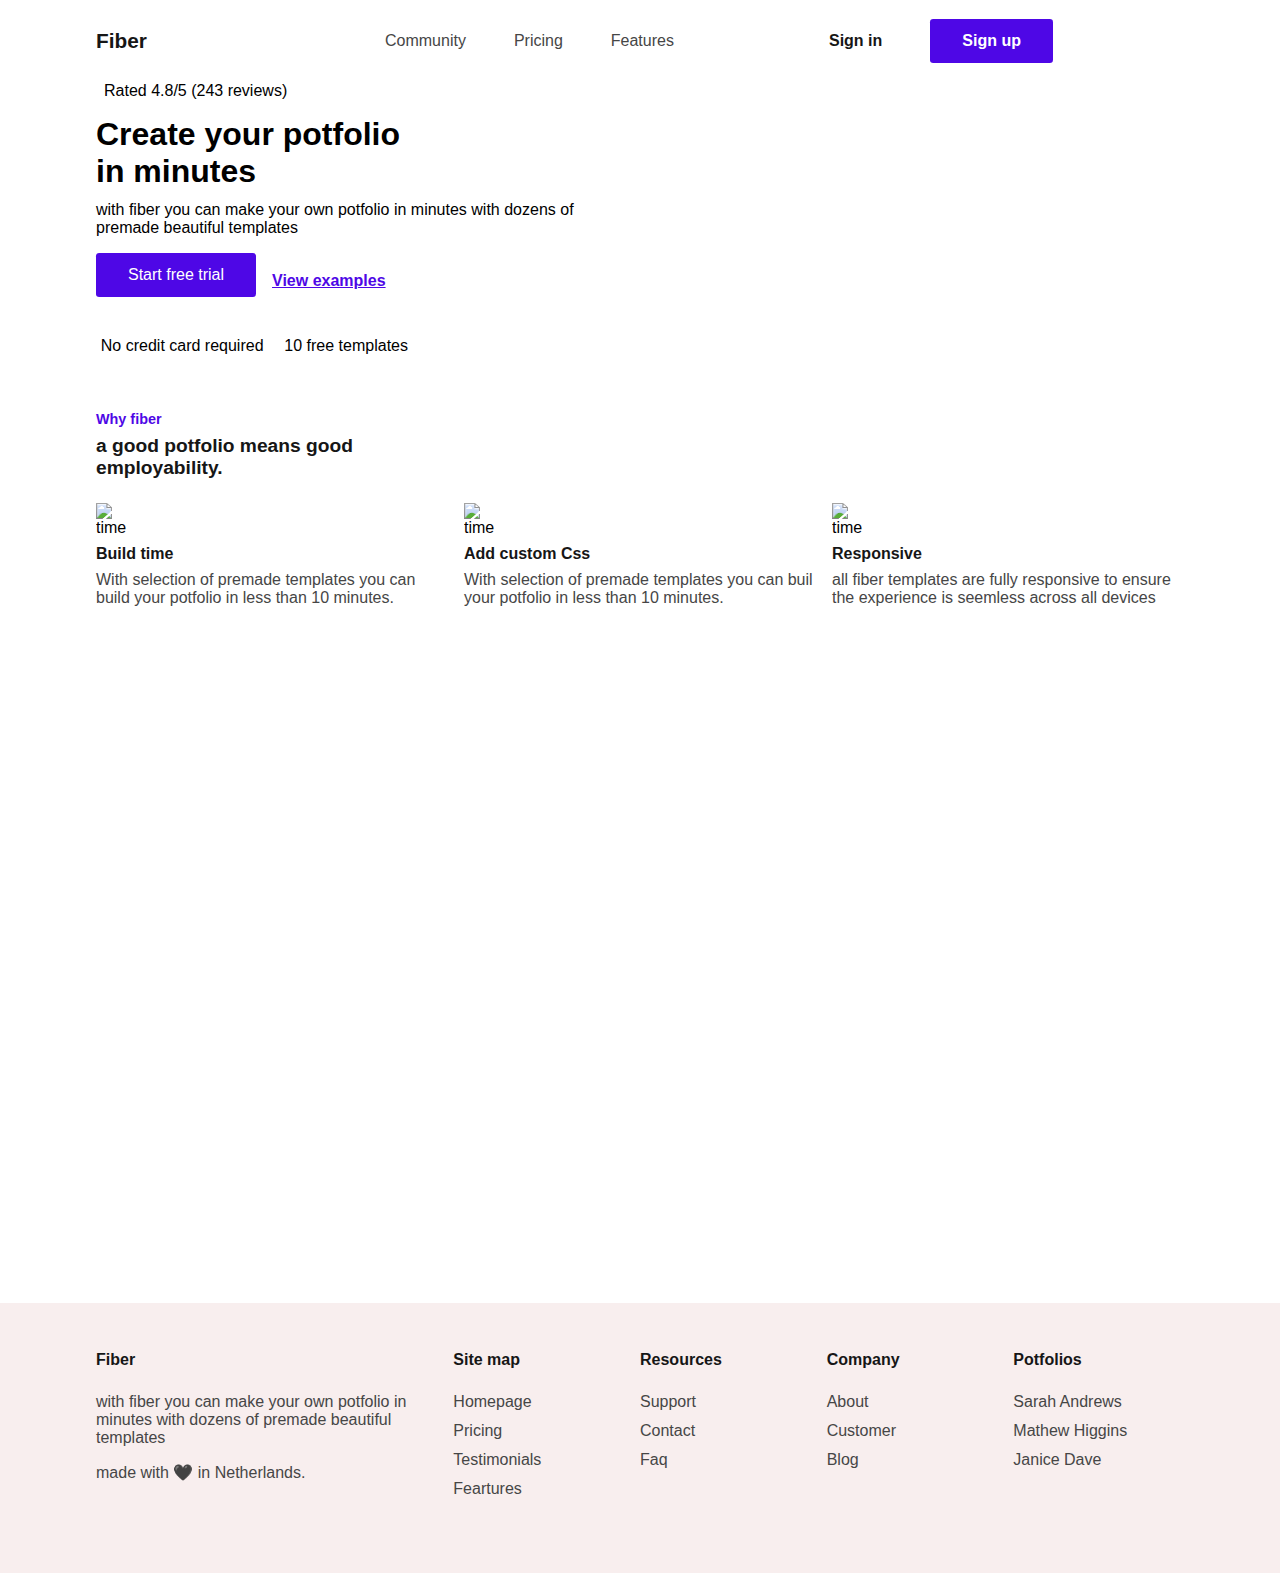
==== index.html @ 1bd53e21 "fiber landing page first commit" ====
<!DOCTYPE html>
<html lang="en">
  <head>
    <meta charset="UTF-8" />
    <meta http-equiv="X-UA-Compatible" content="IE=edge" />
    <meta name="viewport" content="width=device-width, initial-scale=1.0" />
    <title>Fiber landing page</title>
    <link rel="stylesheet" href="css/style.css" />
  </head>
  <body>
    <div class="pre-loader">
      <div class="loader">
        <div class="dot"></div>
        <div class="dot"></div>
        <div class="dot"></div>
      </div>
    </div>
    <header class="header">
      <nav class="nav">
        <div class="container">
          <div class="nav-menu">
            <div class="brand"><a href="#">Fiber</a></div>
            <div class="hambuger">
              <img src="assets/Hamburger Menu.svg" alt="" />
            </div>
          </div>
          <div class="nav-center">
            <ul class="nav-links">
              <li class="nav-item">
                <a href="#community" class="nav-link">Community</a>
              </li>
              <li class="nav-item">
                <a href="#pricing" class="nav-link">Pricing</a>
              </li>
              <li class="nav-item">
                <a href="#features" class="nav-link">Features</a>
              </li>
            </ul>

            <div class="auth">
              <a href="" class="sign-in">Sign in</a>
              <a href="signup.html" class="sign-up btn">Sign up</a>
            </div>
          </div>
        </div>
      </nav>
      <div class="container">
        <div class="landing-intro up">
          <div class="landing-img">
            <img src="assets/hero-Illustration.png" alt="" />
          </div>
          <div class="landing-text">
            <div class="rating">
              <div class="stars">
                <span><img src="assets/star.svg" alt="" /></span>
                <span><img src="assets/star.svg" alt="" /></span>
                <span><img src="assets/star.svg" alt="" /></span>
                <span><img src="assets/star.svg" alt="" /></span>
                <span><img src="assets/star.svg" alt="" /></span>
              </div>
              <div class="rating-text"><p>Rated 4.8/5 (243 reviews)</p></div>
            </div>
            <h1>
              Create your potfolio <br />
              in minutes
            </h1>
            <p class="text">
              with fiber you can make your own potfolio in minutes with dozens
              of premade beautiful templates
            </p>
            <div class="landing-btns">
              <a href="" class="btn">Start free trial</a>
              <a href="">View examples</a>
            </div>
            <div class="promotions">
              <div>
                <span><img src="assets/Checkmark.svg" alt="" /></span>
                <p>No credit card required</p>
              </div>
              <div>
                <span><img src="assets/Checkmark.svg" alt="" /></span>
                <p>10 free templates</p>
              </div>
            </div>
          </div>
        </div>
      </div>
    </header>

    <section class="section about-section" id="features">
      <div class="container">
        <h1 class="section-headings">Why fiber</h1>
        <h1 class="section-desc">
          a good potfolio means good <br />
          employability.
        </h1>

        <div class="features--wrapper">
          <div class="feature feature-1">
            <span><img src="assets/time.svg" alt="time" /></span>
            <h1>Build time</h1>
            <p>
              With selection of premade templates you can build your potfolio in
              less than 10 minutes.
            </p>
          </div>
          <div class="feature feature-2">
            <span><img src="assets/code.svg" alt="time" /></span>
            <h1>Add custom Css</h1>
            <p>
              With selection of premade templates you can buil your potfolio in
              less than 10 minutes.
            </p>
          </div>
          <div class="feature feature-3">
            <span><img src="assets/allSizes.svg" alt="time" /></span>
            <h1>Responsive</h1>
            <p>
              all fiber templates are fully responsive to ensure the experience
              is seemless across all devices
            </p>
          </div>
        </div>
      </div>
    </section>
    <section id="pricing" class="pricing section">
      <div class="container">
        <div class="pricing--wrapper">
          <div class="promotion-text">
            <h1>Diversify your potfolio</h1>
            <p>
              create an even more potfolio by creating case studies for your
              projects.simply follow our step by step guide.
            </p>
            <a href="">Start free trial</a>
          </div>
          <img src="assets/Page Image.png" class="page-img" alt="" />
        </div>
      </div>
    </section>

    <section class="reviews section" id="community">
      <div class="container">
        <div class="reviews-wrapper">
          <div class="review">
            <div class="user">
              <div class="avatar">
                <img src="assets/User Avatar.svg" alt="" />
              </div>
              <div class="user-info">
                <h3 class="name">Sarah Andrews</h3>
                <h3 class="net-worth">$ 100k in revenue</h3>
              </div>
            </div>
            <blockquote>
              Setting up my potfolio took no more than 10 minutes,since then my
              potfolio has attracted alot of clients and made me more than
              $100k.
            </blockquote>
            <a href="">View sarah's potfolio</a>
          </div>

          <div class="review">
            <div class="user">
              <div class="avatar">
                <img src="assets/User Avatar 2.svg" alt="" />
              </div>
              <div class="user-info">
                <h3 class="name">Mathew Higgins</h3>
                <h3 class="net-worth">$ 20k in revenue</h3>
              </div>
            </div>
            <blockquote>
              Setting up my potfolio took no more than 10 minutes,since then my
              potfolio has attracted alot of clients and made me more than
              $100k.
            </blockquote>
            <a href="">View Mathew's potfolio</a>
          </div>

          <div class="review">
            <div class="user">
              <div class="avatar">
                <img src="assets/User Avatar 32.svg" alt="" />
              </div>
              <div class="user-info">
                <h3 class="name">Janice Dev</h3>
                <h3 class="net-worth">$ 30k in revenue</h3>
              </div>
            </div>
            <blockquote>
              Setting up my potfolio took no more than 10 minutes,since then my
              potfolio has attracted alot of clients and made me more than
              $100k.
            </blockquote>
            <a href="">View Janice dave potfolio</a>
          </div>
        </div>
      </div>
    </section>
    <footer class="footer">
      <div class="container">
        <div class="footer-link">
          <h3>Fiber</h3>
          <p>
            with fiber you can make your own potfolio in minutes with dozens of
            premade beautiful templates
          </p>
          <span>made with 🖤 in Netherlands.</span>
        </div>

        <div class="footer-link">
          <h3>Site map</h3>
          <ul>
            <li><a href="">Homepage</a></li>
            <li><a href="">Pricing</a></li>
            <li><a href="">Testimonials</a></li>
            <li><a href="">Feartures</a></li>
          </ul>
        </div>

        <div class="footer-link">
          <h3>Resources</h3>
          <ul>
            <li><a href="">Support</a></li>
            <li><a href="">Contact</a></li>
            <li><a href="">Faq</a></li>
          </ul>
        </div>

        <div class="footer-link">
          <h3>Company</h3>
          <ul>
            <li><a href="">About</a></li>
            <li><a href="">Customer</a></li>
            <li><a href="">Blog</a></li>
          </ul>
        </div>

        <div class="footer-link">
          <h3>Potfolios</h3>
          <ul>
            <li><a href="">Sarah Andrews</a></li>
            <li><a href="">Mathew Higgins</a></li>
            <li><a href="">Janice Dave</a></li>
          </ul>
        </div>
      </div>
    </footer>
    <script src="js/script.js"></script>
  </body>
</html>
---- css/style.css ----
* {
  margin: 0;
  padding: 0;
  -webkit-box-sizing: border-box;
          box-sizing: border-box;
  list-style: none;
  font-family: -apple-system, BlinkMacSystemFont, "Segoe UI", Roboto, Oxygen, Ubuntu, Cantarell, "Open Sans", "Helvetica Neue", sans-serif;
}

:root {
  --white: #ffffff;
  --purple: #4e07e6;
  --primary: #464646;
  --dark: #161616;
}

a {
  text-decoration: none;
}

body {
  background: var(--white);
}

.container {
  max-width: 85vw;
  margin: 0 auto;
}

nav {
  padding: 1rem 0;
}

.nav-menu {
  display: -webkit-box;
  display: -ms-flexbox;
  display: flex;
  -webkit-box-pack: justify;
      -ms-flex-pack: justify;
          justify-content: space-between;
  -webkit-box-align: center;
      -ms-flex-align: center;
          align-items: center;
}

header {
  overflow: hidden;
}

.brand a {
  font-size: 1.3rem;
  color: var(--dark);
  font-weight: bold;
}

.nav-links {
  padding: 0.5rem 0;
}

.nav-links li {
  padding: 0.5rem 0;
}

.nav-links li a {
  color: var(--primary);
}

.nav-center {
  height: 0;
  overflow: hidden;
  -webkit-transition: 0.3s height;
  transition: 0.3s height;
}

.nav-center .auth a {
  margin: 0 0 1rem 0;
  display: block;
  color: var(--dark);
  font-weight: bold;
}

.nav-center.active {
  height: 227px;
}

.btn {
  text-align: center;
  color: var(--white) !important;
  background: var(--purple);
  padding: 0.8rem 2rem;
  font-size: 1rem;
  border-radius: 0.2rem;
}

.hambuger {
  cursor: pointer;
  padding: 0.3rem;
  border-radius: 0.3rem;
}

.hambuger:hover {
  border: 1px solid var(--primary);
}

.section.hidden {
  -webkit-transform: translateY(10rem);
          transform: translateY(10rem);
  opacity: 0;
}

.landing-intro .landing-img {
  margin-bottom: 1rem;
}

.landing-intro .landing-img img {
  width: 100%;
}

.landing-intro .landing-text h1 {
  margin-bottom: 0.7rem;
}

.landing-intro .landing-text .text {
  margin-bottom: 1rem;
}

.rating {
  margin-bottom: 1rem;
  display: none;
}

.rating .stars {
  display: -webkit-box;
  display: -ms-flexbox;
  display: flex;
  -webkit-box-align: center;
      -ms-flex-align: center;
          align-items: center;
  margin-right: 0.5rem;
}

.promotions div {
  display: -webkit-box;
  display: -ms-flexbox;
  display: flex;
  margin-bottom: 0.5rem;
}

.promotions div span {
  display: block;
  margin-right: 0.3rem;
}

.landing-btns {
  margin-bottom: 1.7rem;
}

.landing-btns a {
  display: block;
}

.landing-btns a:nth-child(1) {
  margin-bottom: 0.8rem;
}

.landing-btns a:nth-child(2) {
  font-weight: bold;
  text-decoration: underline;
  color: var(--purple);
  text-align: center;
}

section {
  padding: 2.5rem 0;
  overflow: hidden;
  -webkit-transition: 1s -webkit-transform;
  transition: 1s -webkit-transform;
  transition: 1s transform;
  transition: 1s transform, 1s -webkit-transform;
}

.section-headings {
  color: var(--purple);
  font-weight: bold;
  margin: 0.5rem 0;
  font-size: 0.9rem;
}

.section-desc {
  color: var(--dark);
  font-weight: bold;
  margin-bottom: 1.5rem;
  font-size: 1.2rem;
}

.features--wrapper {
  display: -ms-grid;
  display: grid;
  -ms-grid-columns: 1fr;
      grid-template-columns: 1fr;
  grid-gap: 1rem;
}

.features--wrapper .feature span {
  display: inline-block;
  width: 2rem;
  text-align: left;
  margin-bottom: 0.5rem;
}

.features--wrapper .feature h1 {
  font-size: 1rem;
  color: var(--dark);
  margin-bottom: 0.5rem;
}

.features--wrapper .feature p {
  color: var(--primary);
}

img {
  width: 100%;
}

.lazy-img {
  -webkit-filter: blur(20px);
          filter: blur(20px);
}

.pricing--wrapper {
  background: var(--purple);
  padding: 4rem 2rem 0 2rem;
  border-radius: 0.5rem;
  overflow: hidden;
  display: -webkit-box;
  display: -ms-flexbox;
  display: flex;
  -webkit-box-orient: vertical;
  -webkit-box-direction: normal;
      -ms-flex-direction: column;
          flex-direction: column;
  -webkit-box-align: center;
      -ms-flex-align: center;
          align-items: center;
  -webkit-box-pack: center;
      -ms-flex-pack: center;
          justify-content: center;
}

.pricing--wrapper .promotion-text {
  width: 70vw;
  margin: 0 auto;
  margin-bottom: 2rem;
}

.pricing--wrapper .promotion-text h1 {
  color: var(--white);
  margin-bottom: 0.8rem;
}

.pricing--wrapper .promotion-text p {
  color: #ececec;
  margin-bottom: 1.5rem;
}

.pricing--wrapper .promotion-text a {
  color: var(--purple);
  background: var(--white);
  padding: 0.6rem 1.5rem;
  font-size: 1rem;
  display: block;
  border-radius: 0.2rem;
  font-weight: bold;
}

.user {
  display: -webkit-box;
  display: -ms-flexbox;
  display: flex;
  -webkit-box-align: center;
      -ms-flex-align: center;
          align-items: center;
  -webkit-box-pack: start;
      -ms-flex-pack: start;
          justify-content: flex-start;
  margin-bottom: 0.8rem;
}

.user .avatar {
  margin-right: 1rem;
}

.user h3 {
  font-size: 1rem;
}

.user h3:nth-child(1) {
  color: var(--purple);
}

.user h3:nth-child(2) {
  font-weight: normal;
}

.review {
  border: 1px solid #dbdbdb;
  padding: 2rem 1.5rem;
  border-radius: 0.3rem;
  margin-bottom: 1.5rem;
  -webkit-transition: 0.2s -webkit-transform;
  transition: 0.2s -webkit-transform;
  transition: 0.2s transform;
  transition: 0.2s transform, 0.2s -webkit-transform;
}

.review blockquote {
  color: var(--primary);
  margin-bottom: 1.5rem;
}

.review a {
  color: var(--purple);
  border: 1px solid #dbdbdb;
  padding: 0.8rem 1.5rem;
  font-size: 1rem;
  font-weight: bold;
}

.review:hover {
  -webkit-transform: translateY(-0.2rem);
          transform: translateY(-0.2rem);
  -webkit-box-shadow: 2px 6px 18px rgba(0, 0, 0, 0.2);
          box-shadow: 2px 6px 18px rgba(0, 0, 0, 0.2);
}

.footer {
  padding: 3rem 0;
  background: #f8eeee;
}

.footer h3 {
  margin-bottom: 1.5rem;
  color: var(--dark);
  font-size: 1rem;
}

.footer .footer-link {
  margin-bottom: 1rem;
}

.footer p {
  color: var(--primary);
  margin-bottom: 1rem;
}

.footer span {
  color: var(--primary);
}

.footer ul li {
  margin: 0.7rem 0;
}

.footer ul li a {
  color: var(--primary);
}

.up {
  -webkit-animation: landing-anim 1.5s ease 1;
          animation: landing-anim 1.5s ease 1;
}

@-webkit-keyframes landing-anim {
  0% {
    -webkit-transform: translateY(200%);
            transform: translateY(200%);
  }
  100% {
    -webkit-transform: translateY(0%);
            transform: translateY(0%);
  }
}

@keyframes landing-anim {
  0% {
    -webkit-transform: translateY(200%);
            transform: translateY(200%);
  }
  100% {
    -webkit-transform: translateY(0%);
            transform: translateY(0%);
  }
}

.signup-section {
  padding: 2.5rem 0;
  display: -webkit-box;
  display: -ms-flexbox;
  display: flex;
  -webkit-box-align: center;
      -ms-flex-align: center;
          align-items: center;
  -webkit-box-pack: center;
      -ms-flex-pack: center;
          justify-content: center;
}

.signup-container .brand {
  font-size: 1.2rem;
  margin-bottom: 1rem;
  font-weight: bold;
}

.signup-container h1 {
  font-weight: bold;
  font-size: 1.5rem;
  margin-bottom: 1rem;
}

.signup-container form .user-info {
  margin: 1rem 0;
}

.signup-container form .user-info label {
  display: inline-block;
  margin-bottom: 0.4rem;
}

.signup-container form .user-info input {
  width: 100%;
  outline: 0;
  border: 1px solid #bbbbbb;
  padding: 0.5rem 1rem;
  font-size: 1rem;
}

.signup-container form .terms p {
  font-size: 1rem;
  color: #161616;
}

.signup-container form .terms p a {
  color: var(--purple);
  text-decoration: underline;
}

.signup-container form #submit {
  width: 100%;
  background: var(--purple);
  color: var(--white);
  padding: 1rem;
  border: 0;
  outline: 0;
  font-weight: bold;
  font-size: 1rem;
  margin: 1rem 0;
  border-radius: 0.3rem;
  cursor: pointer;
}

.signup-container .form-footer {
  text-align: center;
}

.signup-container .form-footer p {
  font-size: 1rem;
  color: #161616;
}

.signup-container .form-footer p a {
  color: #c155ff;
}

.signup-left {
  visibility: hidden;
}

@media (max-width: 768px) and (min-width: 600px) {
  .features--wrapper {
    -ms-grid-columns: (1fr)[2];
        grid-template-columns: repeat(2, 1fr);
  }
  .reviews-wrapper {
    display: -ms-grid;
    display: grid;
    -ms-grid-columns: (1fr)[2];
        grid-template-columns: repeat(2, 1fr);
    -webkit-column-gap: 1rem;
            column-gap: 1rem;
    row-gap: 1rem;
  }
  .footer .container {
    display: -ms-grid;
    display: grid;
    -ms-grid-columns: (1fr)[2];
        grid-template-columns: repeat(2, 1fr);
    -webkit-column-gap: 1rem;
            column-gap: 1rem;
    row-gap: 1rem;
  }
}

.pre-loader {
  position: fixed;
  top: 0;
  left: 0;
  width: 100%;
  height: 100%;
  display: -webkit-box;
  display: -ms-flexbox;
  display: flex;
  -webkit-box-align: center;
      -ms-flex-align: center;
          align-items: center;
  -webkit-box-pack: center;
      -ms-flex-pack: center;
          justify-content: center;
  overflow: hidden;
  z-index: 1;
  background: var(--purple);
}

.pre-loader .loader {
  display: -webkit-box;
  display: -ms-flexbox;
  display: flex;
  -webkit-box-align: center;
      -ms-flex-align: center;
          align-items: center;
  -webkit-box-pack: center;
      -ms-flex-pack: center;
          justify-content: center;
}

.pre-loader .loader .dot {
  width: 1.5rem;
  height: 1.5rem;
  border-radius: 50%;
  background: var(--white);
  margin: 0 1rem;
  -webkit-animation: bounce 0.9s infinite linear forwards;
          animation: bounce 0.9s infinite linear forwards;
}

.pre-loader .loader .dot:nth-child(1) {
  -webkit-animation-delay: 0.25s;
          animation-delay: 0.25s;
}

.pre-loader .loader .dot:nth-child(2) {
  -webkit-animation-delay: 0.5s;
          animation-delay: 0.5s;
}

.pre-loader .loader .dot:nth-child(3) {
  -webkit-animation-delay: 0.75s;
          animation-delay: 0.75s;
}

@-webkit-keyframes bounce {
  0% {
    -webkit-transform: translateY(0);
            transform: translateY(0);
  }
  50% {
    -webkit-transform: translateY(100%);
            transform: translateY(100%);
  }
  100% {
    -webkit-transform: translateY(0);
            transform: translateY(0);
  }
}

@keyframes bounce {
  0% {
    -webkit-transform: translateY(0);
            transform: translateY(0);
  }
  50% {
    -webkit-transform: translateY(100%);
            transform: translateY(100%);
  }
  100% {
    -webkit-transform: translateY(0);
            transform: translateY(0);
  }
}

@media (min-width: 768px) {
  nav .container {
    display: -webkit-box;
    display: -ms-flexbox;
    display: flex;
    -webkit-box-align: center;
        -ms-flex-align: center;
            align-items: center;
    -webkit-box-pack: justify;
        -ms-flex-pack: justify;
            justify-content: space-between;
  }
  .nav-menu {
    -webkit-box-flex: 1;
        -ms-flex: auto;
            flex: auto;
  }
  .nav-center {
    height: auto;
    display: -webkit-box;
    display: -ms-flexbox;
    display: flex;
    -webkit-box-pack: justify;
        -ms-flex-pack: justify;
            justify-content: space-between;
    -webkit-box-flex: 1;
        -ms-flex: auto;
            flex: auto;
  }
  .nav-center .nav-links {
    display: -webkit-box;
    display: -ms-flexbox;
    display: flex;
  }
  .nav-center .nav-links li a {
    margin: 0 1.5rem;
  }
  .auth {
    display: -webkit-box;
    display: -ms-flexbox;
    display: flex;
    -webkit-box-align: center;
        -ms-flex-align: center;
            align-items: center;
    -webkit-box-pack: center;
        -ms-flex-pack: center;
            justify-content: center;
    -webkit-box-flex: 1;
        -ms-flex: auto;
            flex: auto;
  }
  .auth a {
    margin: 0 1.5rem !important;
  }
  .hambuger {
    display: none;
  }
  .container {
    max-width: 85vw;
  }
  .landing-img {
    max-width: 400px;
    margin: 0 auto;
  }
  .features--wrapper {
    -ms-grid-columns: (1fr)[3];
        grid-template-columns: repeat(3, 1fr);
  }
  .pricing--wrapper {
    -webkit-box-orient: horizontal;
    -webkit-box-direction: normal;
        -ms-flex-direction: row;
            flex-direction: row;
    -webkit-box-pack: justify;
        -ms-flex-pack: justify;
            justify-content: space-between;
  }
  .pricing--wrapper .page-img {
    width: 500px;
  }
  .pricing--wrapper a {
    display: inline-block !important;
  }
  .reviews-wrapper {
    display: -ms-grid;
    display: grid;
    -ms-grid-columns: (1fr)[2];
        grid-template-columns: repeat(2, 1fr);
    -webkit-column-gap: 1rem;
            column-gap: 1rem;
    row-gap: 1rem;
  }
  .footer .container {
    display: -ms-grid;
    display: grid;
    -ms-grid-columns: 2fr 1fr 1fr;
        grid-template-columns: 2fr 1fr 1fr;
    -webkit-column-gap: 1rem;
            column-gap: 1rem;
    row-gap: 1rem;
  }
  .signup-left {
    visibility: visible;
    background: var(--purple);
    display: -webkit-box;
    display: -ms-flexbox;
    display: flex;
    -webkit-box-align: center;
        -ms-flex-align: center;
            align-items: center;
    -webkit-box-pack: center;
        -ms-flex-pack: center;
            justify-content: center;
    -webkit-box-orient: vertical;
    -webkit-box-direction: normal;
        -ms-flex-direction: column;
            flex-direction: column;
  }
  .signup-left .signup-img {
    width: 300px;
    margin-bottom: 1.5rem;
  }
  .signup-left .signup-text {
    text-align: center;
    max-width: 300px;
    margin: 0 auto;
  }
  .signup-left .signup-text h1 {
    color: #ffffff;
    font-size: 1.5rem;
    margin-bottom: 0.5rem;
  }
  .signup-left .signup-text p {
    font-size: 0.8rem;
    font-weight: bold;
    color: #ececec;
  }
  .signup-section .container {
    display: -ms-grid;
    display: grid;
    -ms-grid-columns: (1fr)[2];
        grid-template-columns: repeat(2, 1fr);
  }
  .signup-section .container .signup-container {
    padding: 1rem 4rem;
    max-width: 500px;
    margin: 0 auto;
  }
}

@media (min-width: 992px) {
  .landing-intro {
    display: -webkit-box;
    display: -ms-flexbox;
    display: flex;
    -webkit-box-pack: justify;
        -ms-flex-pack: justify;
            justify-content: space-between;
    -webkit-box-orient: horizontal;
    -webkit-box-direction: reverse;
        -ms-flex-direction: row-reverse;
            flex-direction: row-reverse;
    -webkit-box-align: center;
        -ms-flex-align: center;
            align-items: center;
  }
  .landing-intro .landing-text {
    max-width: 500px;
  }
  .landing-intro .promotions {
    display: -webkit-box;
    display: -ms-flexbox;
    display: flex;
  }
  .landing-intro .promotions div:nth-child(1) {
    margin-right: 1rem;
  }
  .landing-intro .rating {
    display: -webkit-box;
    display: -ms-flexbox;
    display: flex;
  }
  .landing-intro .landing-img {
    max-width: 500px;
  }
  .landing-btns {
    display: -webkit-box;
    display: -ms-flexbox;
    display: flex;
    -webkit-box-align: center;
        -ms-flex-align: center;
            align-items: center;
  }
  .landing-btns a:nth-child(1) {
    margin-right: 1rem;
  }
  .reviews-wrapper {
    display: -ms-grid;
    display: grid;
    -ms-grid-columns: (1fr)[3];
        grid-template-columns: repeat(3, 1fr);
    -webkit-column-gap: 1rem;
            column-gap: 1rem;
    row-gap: 1rem;
  }
  .footer .container {
    -ms-grid-columns: 2fr 1fr 1fr 1fr 1fr;
        grid-template-columns: 2fr 1fr 1fr 1fr 1fr;
  }
}
/*# sourceMappingURL=style.css.map */
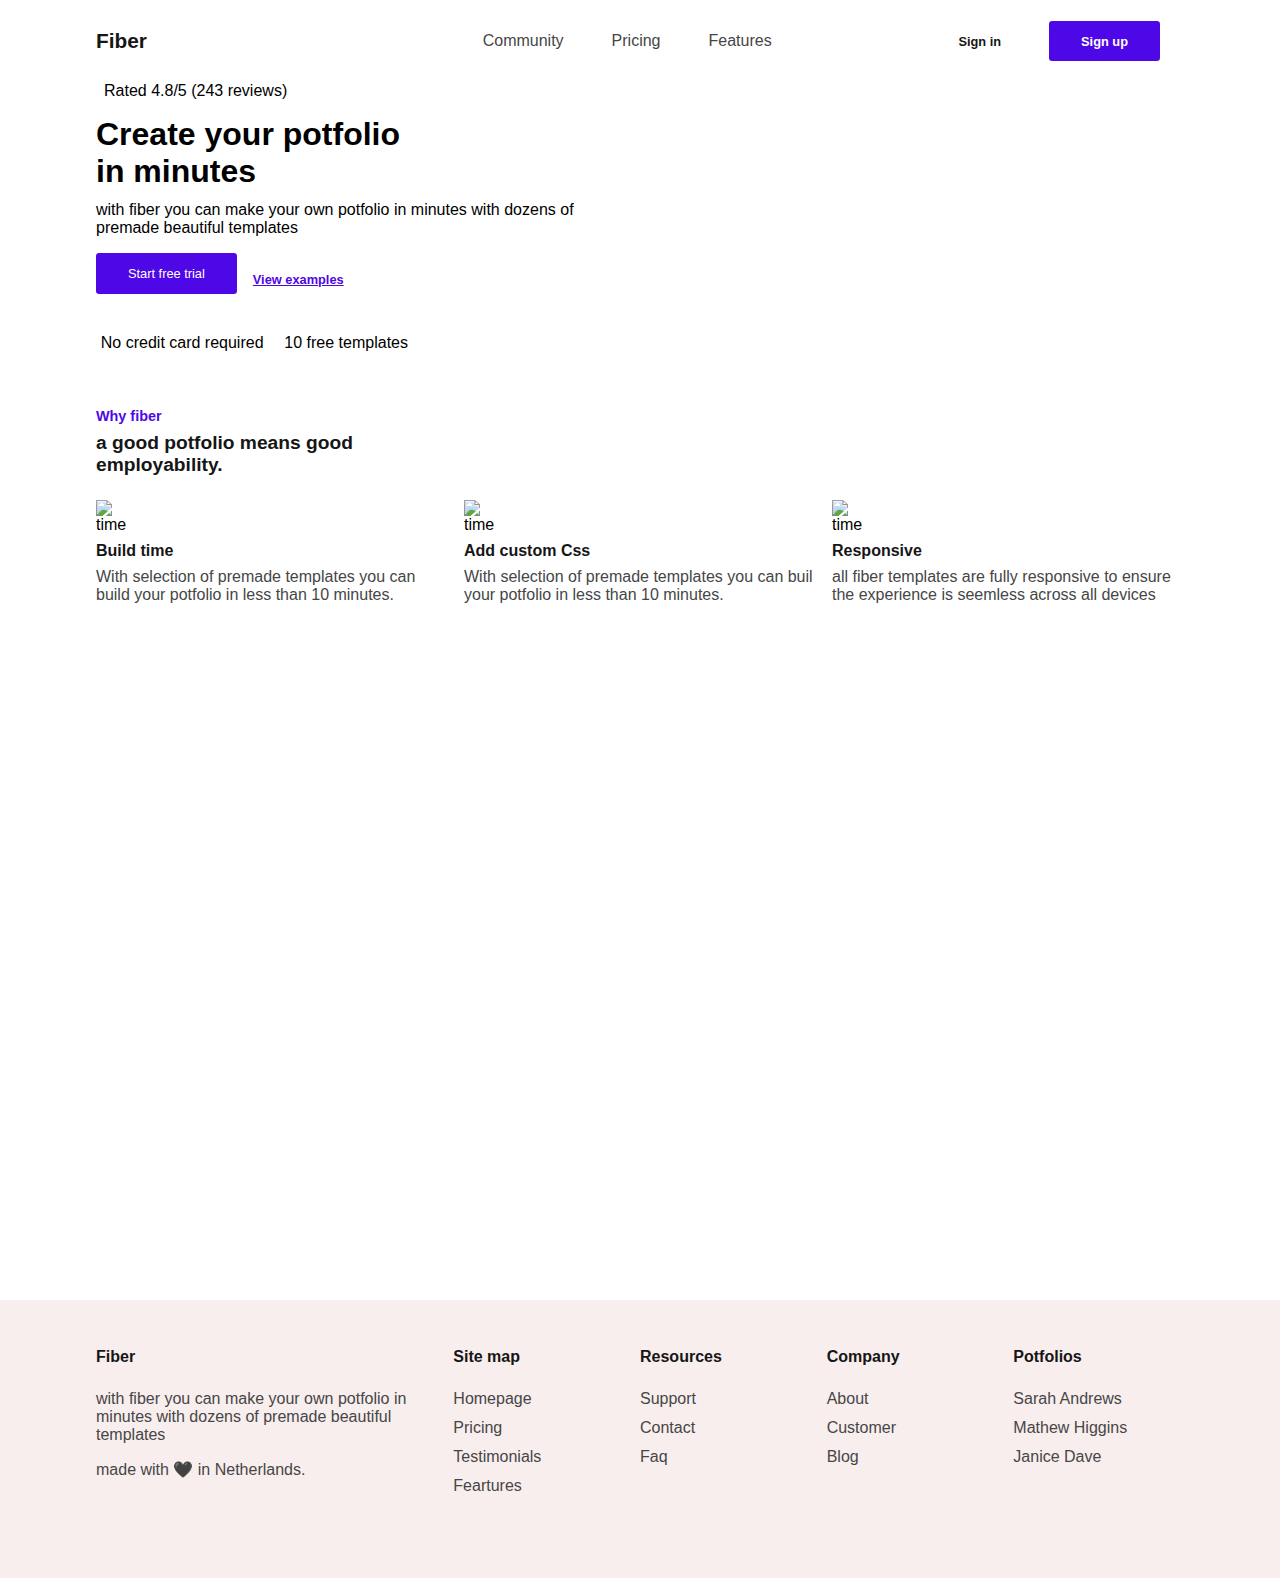
==== commit 6db97509: "resposiveness" ====
--- a/index.html
+++ b/index.html
@@ -5,7 +5,7 @@
     <meta http-equiv="X-UA-Compatible" content="IE=edge" />
     <meta name="viewport" content="width=device-width, initial-scale=1.0" />
     <title>Fiber landing page</title>
-    <link rel="stylesheet" href="css/style.css" />
+    <link rel="stylesheet" href="./css/style.css" />
   </head>
   <body>
     <div class="pre-loader">
@@ -21,7 +21,7 @@
           <div class="nav-menu">
             <div class="brand"><a href="#">Fiber</a></div>
             <div class="hambuger">
-              <img src="assets/Hamburger Menu.svg" alt="" />
+              <img src="./assets/Hamburger Menu.svg" alt="" />
             </div>
           </div>
           <div class="nav-center">
@@ -47,16 +47,16 @@
       <div class="container">
         <div class="landing-intro up">
           <div class="landing-img">
-            <img src="assets/hero-Illustration.png" alt="" />
+            <img src="./assets/hero-Illustration.png" alt="" />
           </div>
           <div class="landing-text">
             <div class="rating">
               <div class="stars">
-                <span><img src="assets/star.svg" alt="" /></span>
-                <span><img src="assets/star.svg" alt="" /></span>
-                <span><img src="assets/star.svg" alt="" /></span>
-                <span><img src="assets/star.svg" alt="" /></span>
-                <span><img src="assets/star.svg" alt="" /></span>
+                <span><img src="./assets/star.svg" alt="" /></span>
+                <span><img src="./assets/star.svg" alt="" /></span>
+                <span><img src="./assets/star.svg" alt="" /></span>
+                <span><img src="./assets/star.svg" alt="" /></span>
+                <span><img src="./assets/star.svg" alt="" /></span>
               </div>
               <div class="rating-text"><p>Rated 4.8/5 (243 reviews)</p></div>
             </div>
@@ -74,11 +74,11 @@
             </div>
             <div class="promotions">
               <div>
-                <span><img src="assets/Checkmark.svg" alt="" /></span>
+                <span><img src="./assets/Checkmark.svg" alt="" /></span>
                 <p>No credit card required</p>
               </div>
               <div>
-                <span><img src="assets/Checkmark.svg" alt="" /></span>
+                <span><img src="./assets/Checkmark.svg" alt="" /></span>
                 <p>10 free templates</p>
               </div>
             </div>
@@ -87,7 +87,7 @@
       </div>
     </header>
 
-    <section class="section about-section" id="features">
+    <section class="section features-section" id="features">
       <div class="container">
         <h1 class="section-headings">Why fiber</h1>
         <h1 class="section-desc">
@@ -97,7 +97,7 @@
 
         <div class="features--wrapper">
           <div class="feature feature-1">
-            <span><img src="assets/time.svg" alt="time" /></span>
+            <span><img src="./assets/time.svg" alt="time" /></span>
             <h1>Build time</h1>
             <p>
               With selection of premade templates you can build your potfolio in
@@ -105,7 +105,7 @@
             </p>
           </div>
           <div class="feature feature-2">
-            <span><img src="assets/code.svg" alt="time" /></span>
+            <span><img src="./assets/code.svg" alt="time" /></span>
             <h1>Add custom Css</h1>
             <p>
               With selection of premade templates you can buil your potfolio in
@@ -113,7 +113,7 @@
             </p>
           </div>
           <div class="feature feature-3">
-            <span><img src="assets/allSizes.svg" alt="time" /></span>
+            <span><img src="./assets/allSizes.svg" alt="time" /></span>
             <h1>Responsive</h1>
             <p>
               all fiber templates are fully responsive to ensure the experience
@@ -134,7 +134,7 @@
             </p>
             <a href="">Start free trial</a>
           </div>
-          <img src="assets/Page Image.png" class="page-img" alt="" />
+          <img src="./assets/Page Image.png" class="page-img" alt="" />
         </div>
       </div>
     </section>
@@ -145,7 +145,7 @@
           <div class="review">
             <div class="user">
               <div class="avatar">
-                <img src="assets/User Avatar.svg" alt="" />
+                <img src="./assets/User Avatar.svg" alt="" />
               </div>
               <div class="user-info">
                 <h3 class="name">Sarah Andrews</h3>
@@ -163,7 +163,7 @@
           <div class="review">
             <div class="user">
               <div class="avatar">
-                <img src="assets/User Avatar 2.svg" alt="" />
+                <img src="./assets/User Avatar 2.svg" alt="" />
               </div>
               <div class="user-info">
                 <h3 class="name">Mathew Higgins</h3>
@@ -172,8 +172,7 @@
             </div>
             <blockquote>
               Setting up my potfolio took no more than 10 minutes,since then my
-              potfolio has attracted alot of clients and made me more than
-              $100k.
+              potfolio has attracted alot of clients and made me more than $20k.
             </blockquote>
             <a href="">View Mathew's potfolio</a>
           </div>
@@ -181,7 +180,7 @@
           <div class="review">
             <div class="user">
               <div class="avatar">
-                <img src="assets/User Avatar 32.svg" alt="" />
+                <img src="./assets/User Avatar 32.svg" alt="" />
               </div>
               <div class="user-info">
                 <h3 class="name">Janice Dev</h3>
@@ -190,8 +189,7 @@
             </div>
             <blockquote>
               Setting up my potfolio took no more than 10 minutes,since then my
-              potfolio has attracted alot of clients and made me more than
-              $100k.
+              potfolio has attracted alot of clients and made me more than $30k.
             </blockquote>
             <a href="">View Janice dave potfolio</a>
           </div>
@@ -247,6 +245,6 @@
         </div>
       </div>
     </footer>
-    <script src="js/script.js"></script>
+    <script src="./js/script.js"></script>
   </body>
 </html>
--- a/css/style.css
+++ b/css/style.css
@@ -30,6 +30,19 @@
 
 nav {
   padding: 1rem 0;
+  background: var(--white);
+  -webkit-transition: 0.2s;
+  transition: 0.2s;
+}
+
+nav.sticky {
+  position: fixed;
+  top: 0;
+  left: 0;
+  width: 100%;
+  z-index: 19;
+  -webkit-box-shadow: 0 4px 8px rgba(0, 0, 0, 0.2);
+          box-shadow: 0 4px 8px rgba(0, 0, 0, 0.2);
 }
 
 .nav-menu {
@@ -77,6 +90,7 @@
   margin: 0 0 1rem 0;
   display: block;
   color: var(--dark);
+  font-size: 0.8rem;
   font-weight: bold;
 }
 
@@ -158,6 +172,7 @@
 
 .landing-btns a {
   display: block;
+  font-size: 0.8rem;
 }
 
 .landing-btns a:nth-child(1) {
@@ -270,6 +285,7 @@
   padding: 0.6rem 1.5rem;
   font-size: 1rem;
   display: block;
+  text-align: center;
   border-radius: 0.2rem;
   font-weight: bold;
 }
@@ -308,10 +324,10 @@
   padding: 2rem 1.5rem;
   border-radius: 0.3rem;
   margin-bottom: 1.5rem;
-  -webkit-transition: 0.2s -webkit-transform;
-  transition: 0.2s -webkit-transform;
-  transition: 0.2s transform;
-  transition: 0.2s transform, 0.2s -webkit-transform;
+  -webkit-transition: 0.3s -webkit-transform;
+  transition: 0.3s -webkit-transform;
+  transition: 0.3s transform;
+  transition: 0.3s transform, 0.3s -webkit-transform;
 }
 
 .review blockquote {
@@ -346,7 +362,7 @@
 }
 
 .footer .footer-link {
-  margin-bottom: 1rem;
+  margin-bottom: 1.5rem;
 }
 
 .footer p {
@@ -424,14 +440,14 @@
 
 .signup-container form .user-info label {
   display: inline-block;
-  margin-bottom: 0.4rem;
+  margin-bottom: 0.7rem;
 }
 
 .signup-container form .user-info input {
   width: 100%;
   outline: 0;
   border: 1px solid #bbbbbb;
-  padding: 0.5rem 1rem;
+  padding: 0.6rem 1rem;
   font-size: 1rem;
 }
 
@@ -449,7 +465,7 @@
   width: 100%;
   background: var(--purple);
   color: var(--white);
-  padding: 1rem;
+  padding: 0.7rem;
   border: 0;
   outline: 0;
   font-weight: bold;
@@ -472,8 +488,46 @@
   color: #c155ff;
 }
 
+.password {
+  position: relative;
+}
+
+.password .toggle-password {
+  position: absolute;
+  display: block;
+  z-index: 1;
+  right: 1rem;
+  top: 2.6rem;
+  cursor: pointer;
+}
+
 .signup-left {
-  visibility: hidden;
+  display: none;
+}
+
+.dots {
+  display: -webkit-box;
+  display: -ms-flexbox;
+  display: flex;
+  -webkit-box-align: center;
+      -ms-flex-align: center;
+          align-items: center;
+  -webkit-box-pack: center;
+      -ms-flex-pack: center;
+          justify-content: center;
+  margin-top: 1rem;
+}
+
+.dots .dot {
+  width: 0.7rem;
+  height: 0.7rem;
+  border-radius: 50%;
+  background: #bbbbbb;
+  margin: 0 0.3rem;
+}
+
+.dots .dot.active {
+  background: #ececec;
 }
 
 @media (max-width: 768px) and (min-width: 600px) {
@@ -517,7 +571,7 @@
       -ms-flex-pack: center;
           justify-content: center;
   overflow: hidden;
-  z-index: 1;
+  z-index: 3;
   background: var(--purple);
 }
 
@@ -602,8 +656,8 @@
   }
   .nav-menu {
     -webkit-box-flex: 1;
-        -ms-flex: auto;
-            flex: auto;
+        -ms-flex: 1;
+            flex: 1;
   }
   .nav-center {
     height: auto;
@@ -613,9 +667,9 @@
     -webkit-box-pack: justify;
         -ms-flex-pack: justify;
             justify-content: space-between;
-    -webkit-box-flex: 1;
-        -ms-flex: auto;
-            flex: auto;
+    -webkit-box-flex: 2;
+        -ms-flex: 2;
+            flex: 2;
   }
   .nav-center .nav-links {
     display: -webkit-box;
@@ -624,6 +678,7 @@
   }
   .nav-center .nav-links li a {
     margin: 0 1.5rem;
+    display: block;
   }
   .auth {
     display: -webkit-box;
@@ -635,9 +690,6 @@
     -webkit-box-pack: center;
         -ms-flex-pack: center;
             justify-content: center;
-    -webkit-box-flex: 1;
-        -ms-flex: auto;
-            flex: auto;
   }
   .auth a {
     margin: 0 1.5rem !important;
@@ -648,9 +700,57 @@
   .container {
     max-width: 85vw;
   }
-  .landing-img {
-    max-width: 400px;
-    margin: 0 auto;
+  .landing-intro {
+    display: -webkit-box;
+    display: -ms-flexbox;
+    display: flex;
+    -webkit-box-pack: justify;
+        -ms-flex-pack: justify;
+            justify-content: space-between;
+    -webkit-box-orient: horizontal;
+    -webkit-box-direction: reverse;
+        -ms-flex-direction: row-reverse;
+            flex-direction: row-reverse;
+    -webkit-box-align: center;
+        -ms-flex-align: center;
+            align-items: center;
+  }
+  .landing-intro .landing-text {
+    -webkit-box-flex: 0;
+        -ms-flex: 0 0 calc(50% - 1rem);
+            flex: 0 0 calc(50% - 1rem);
+  }
+  .landing-intro .promotions {
+    display: -webkit-box;
+    display: -ms-flexbox;
+    display: flex;
+    -webkit-box-align: center;
+        -ms-flex-align: center;
+            align-items: center;
+  }
+  .landing-intro .promotions div:nth-child(1) {
+    margin-right: 1rem;
+  }
+  .landing-intro .rating {
+    display: -webkit-box;
+    display: -ms-flexbox;
+    display: flex;
+  }
+  .landing-intro .landing-img {
+    -webkit-box-flex: 0;
+        -ms-flex: 0 0 calc(50% - 1rem);
+            flex: 0 0 calc(50% - 1rem);
+  }
+  .landing-btns {
+    display: -webkit-box;
+    display: -ms-flexbox;
+    display: flex;
+    -webkit-box-align: center;
+        -ms-flex-align: center;
+            align-items: center;
+  }
+  .landing-btns a:nth-child(1) {
+    margin-right: 1rem;
   }
   .features--wrapper {
     -ms-grid-columns: (1fr)[3];
@@ -666,10 +766,18 @@
             justify-content: space-between;
   }
   .pricing--wrapper .page-img {
-    width: 500px;
+    -webkit-box-flex: 0;
+        -ms-flex: 0 0 calc(50% - 1rem);
+            flex: 0 0 calc(50% - 1rem);
+  }
+  .pricing--wrapper .promotion-text {
+    -webkit-box-flex: 0;
+        -ms-flex: 0 0 calc(50% - 1rem);
+            flex: 0 0 calc(50% - 1rem);
   }
   .pricing--wrapper a {
     display: inline-block !important;
+    text-align: center;
   }
   .reviews-wrapper {
     display: -ms-grid;
@@ -719,11 +827,11 @@
     color: #ffffff;
     font-size: 1.5rem;
     margin-bottom: 0.5rem;
+    letter-spacing: 0.1rem;
   }
   .signup-left .signup-text p {
     font-size: 0.8rem;
-    font-weight: bold;
-    color: #ececec;
+    color: #dbdbdb;
   }
   .signup-section .container {
     display: -ms-grid;
@@ -733,57 +841,10 @@
   }
   .signup-section .container .signup-container {
     padding: 1rem 4rem;
-    max-width: 500px;
-    margin: 0 auto;
   }
 }
 
 @media (min-width: 992px) {
-  .landing-intro {
-    display: -webkit-box;
-    display: -ms-flexbox;
-    display: flex;
-    -webkit-box-pack: justify;
-        -ms-flex-pack: justify;
-            justify-content: space-between;
-    -webkit-box-orient: horizontal;
-    -webkit-box-direction: reverse;
-        -ms-flex-direction: row-reverse;
-            flex-direction: row-reverse;
-    -webkit-box-align: center;
-        -ms-flex-align: center;
-            align-items: center;
-  }
-  .landing-intro .landing-text {
-    max-width: 500px;
-  }
-  .landing-intro .promotions {
-    display: -webkit-box;
-    display: -ms-flexbox;
-    display: flex;
-  }
-  .landing-intro .promotions div:nth-child(1) {
-    margin-right: 1rem;
-  }
-  .landing-intro .rating {
-    display: -webkit-box;
-    display: -ms-flexbox;
-    display: flex;
-  }
-  .landing-intro .landing-img {
-    max-width: 500px;
-  }
-  .landing-btns {
-    display: -webkit-box;
-    display: -ms-flexbox;
-    display: flex;
-    -webkit-box-align: center;
-        -ms-flex-align: center;
-            align-items: center;
-  }
-  .landing-btns a:nth-child(1) {
-    margin-right: 1rem;
-  }
   .reviews-wrapper {
     display: -ms-grid;
     display: grid;
